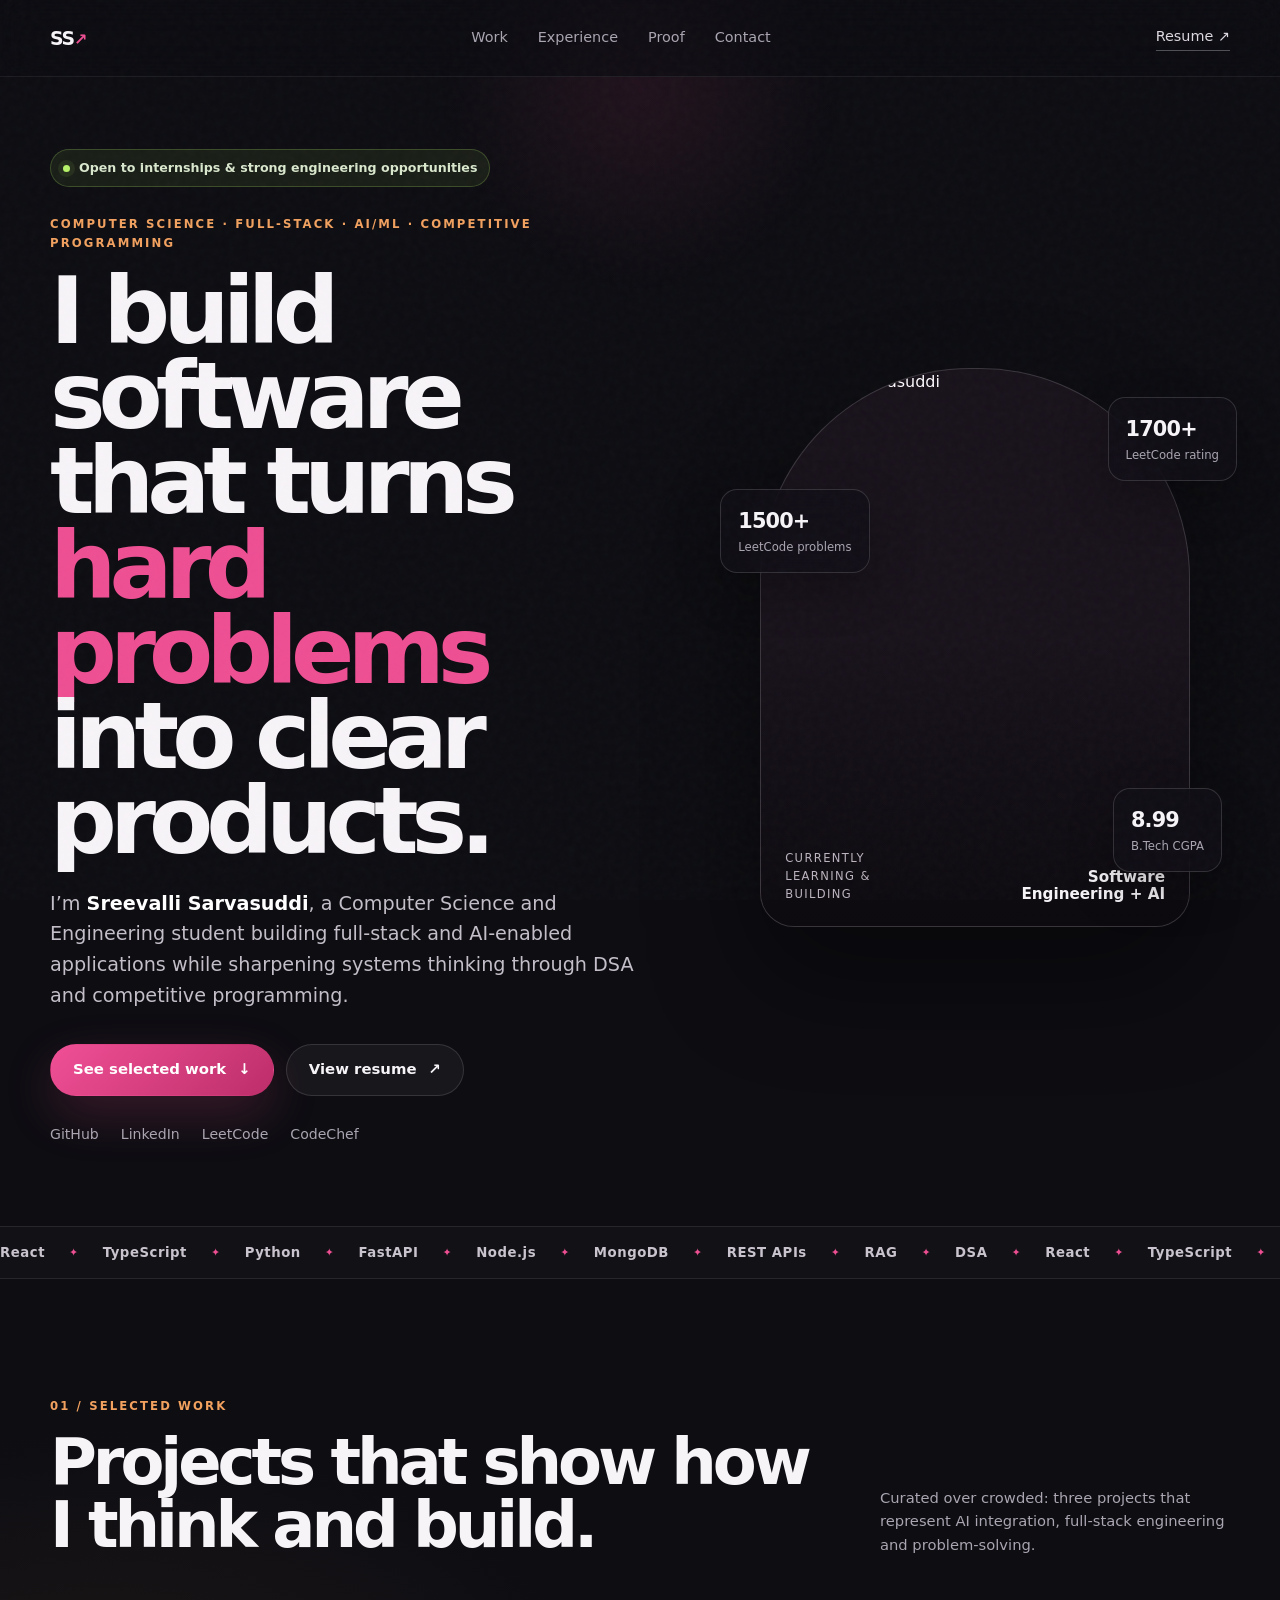
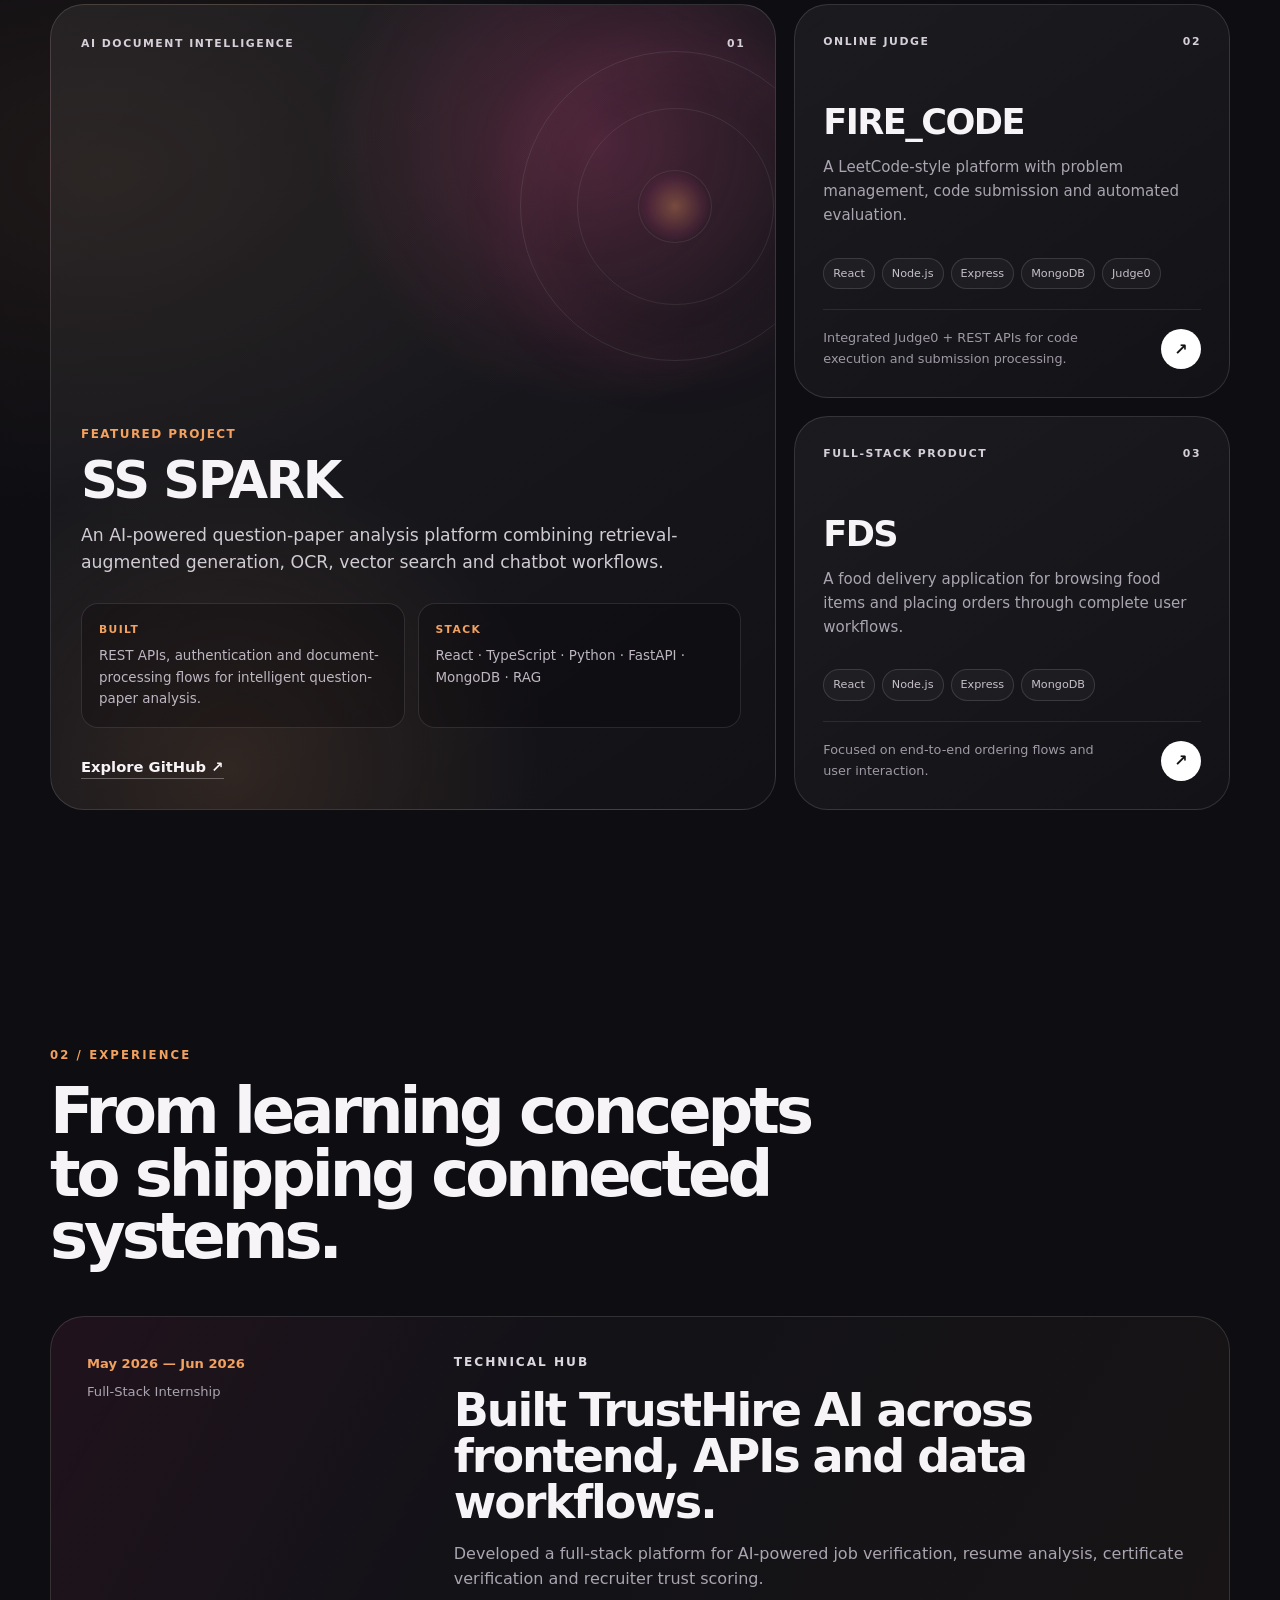
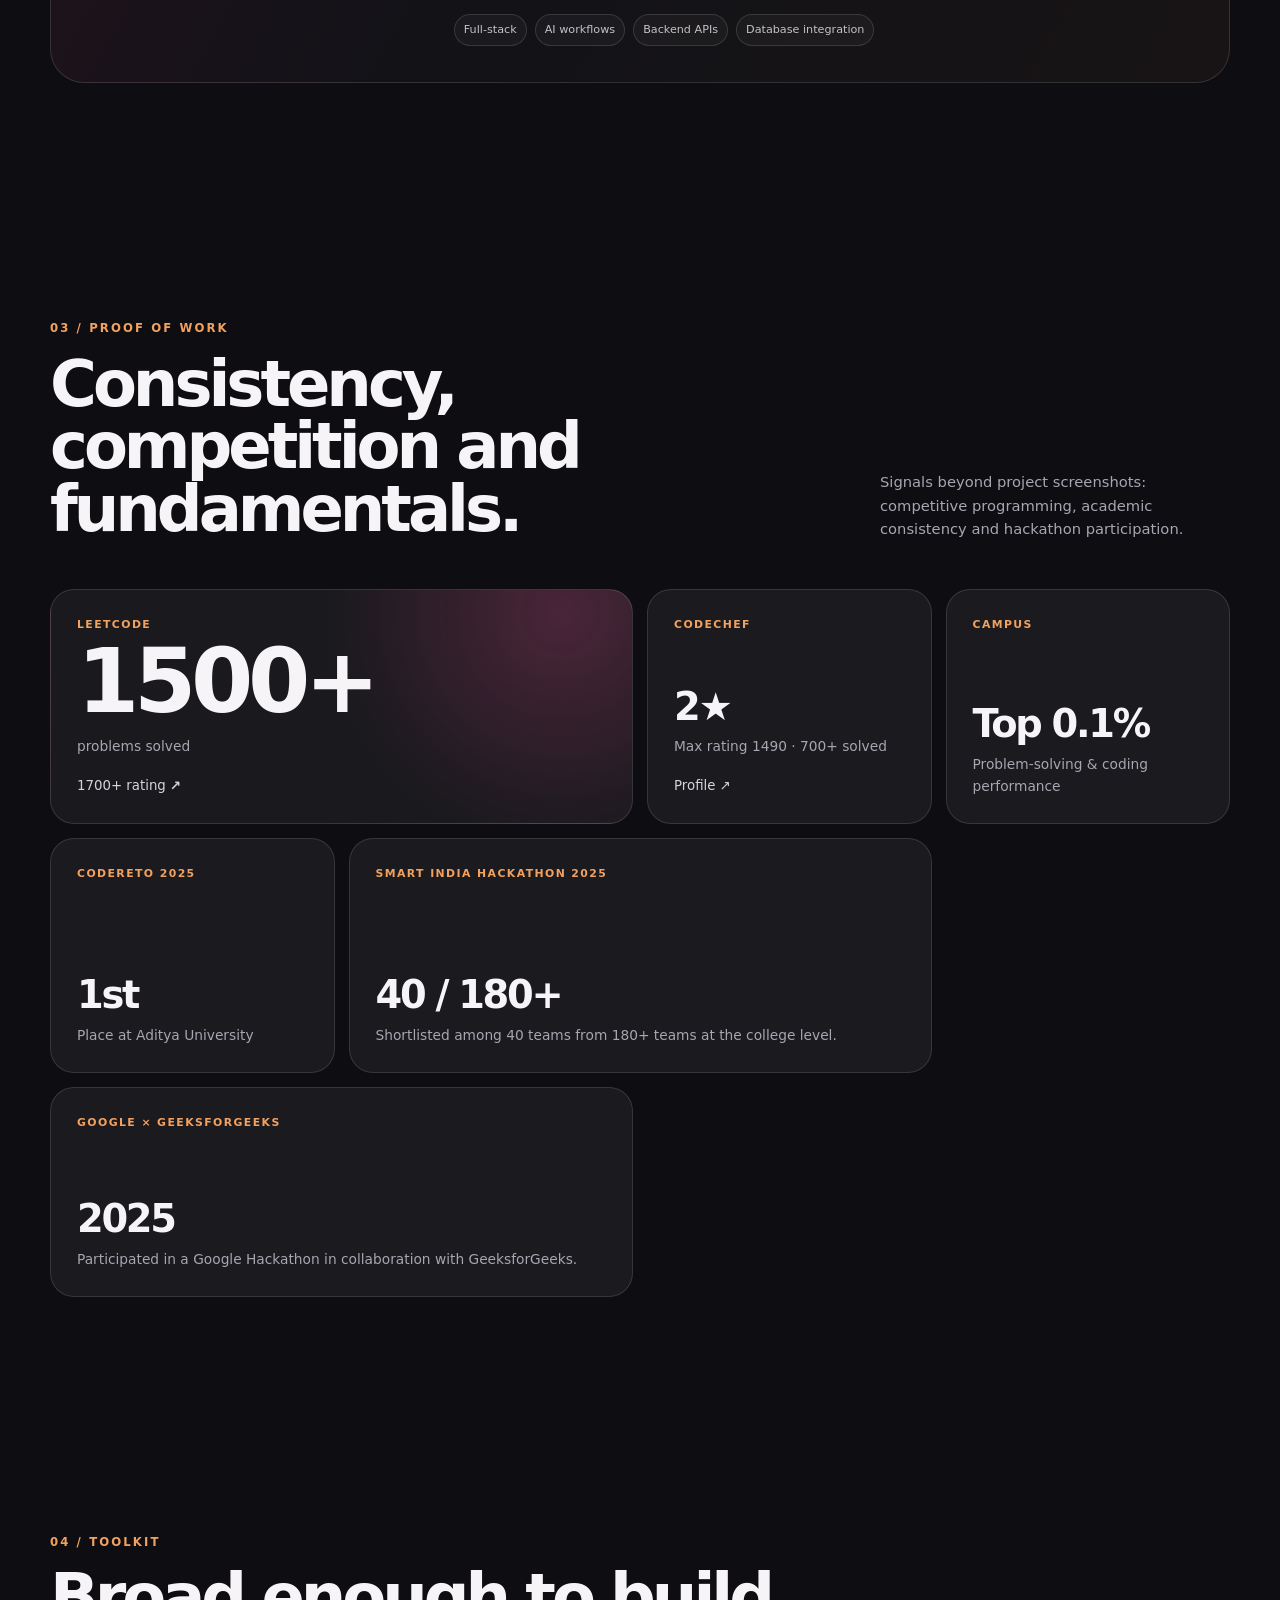
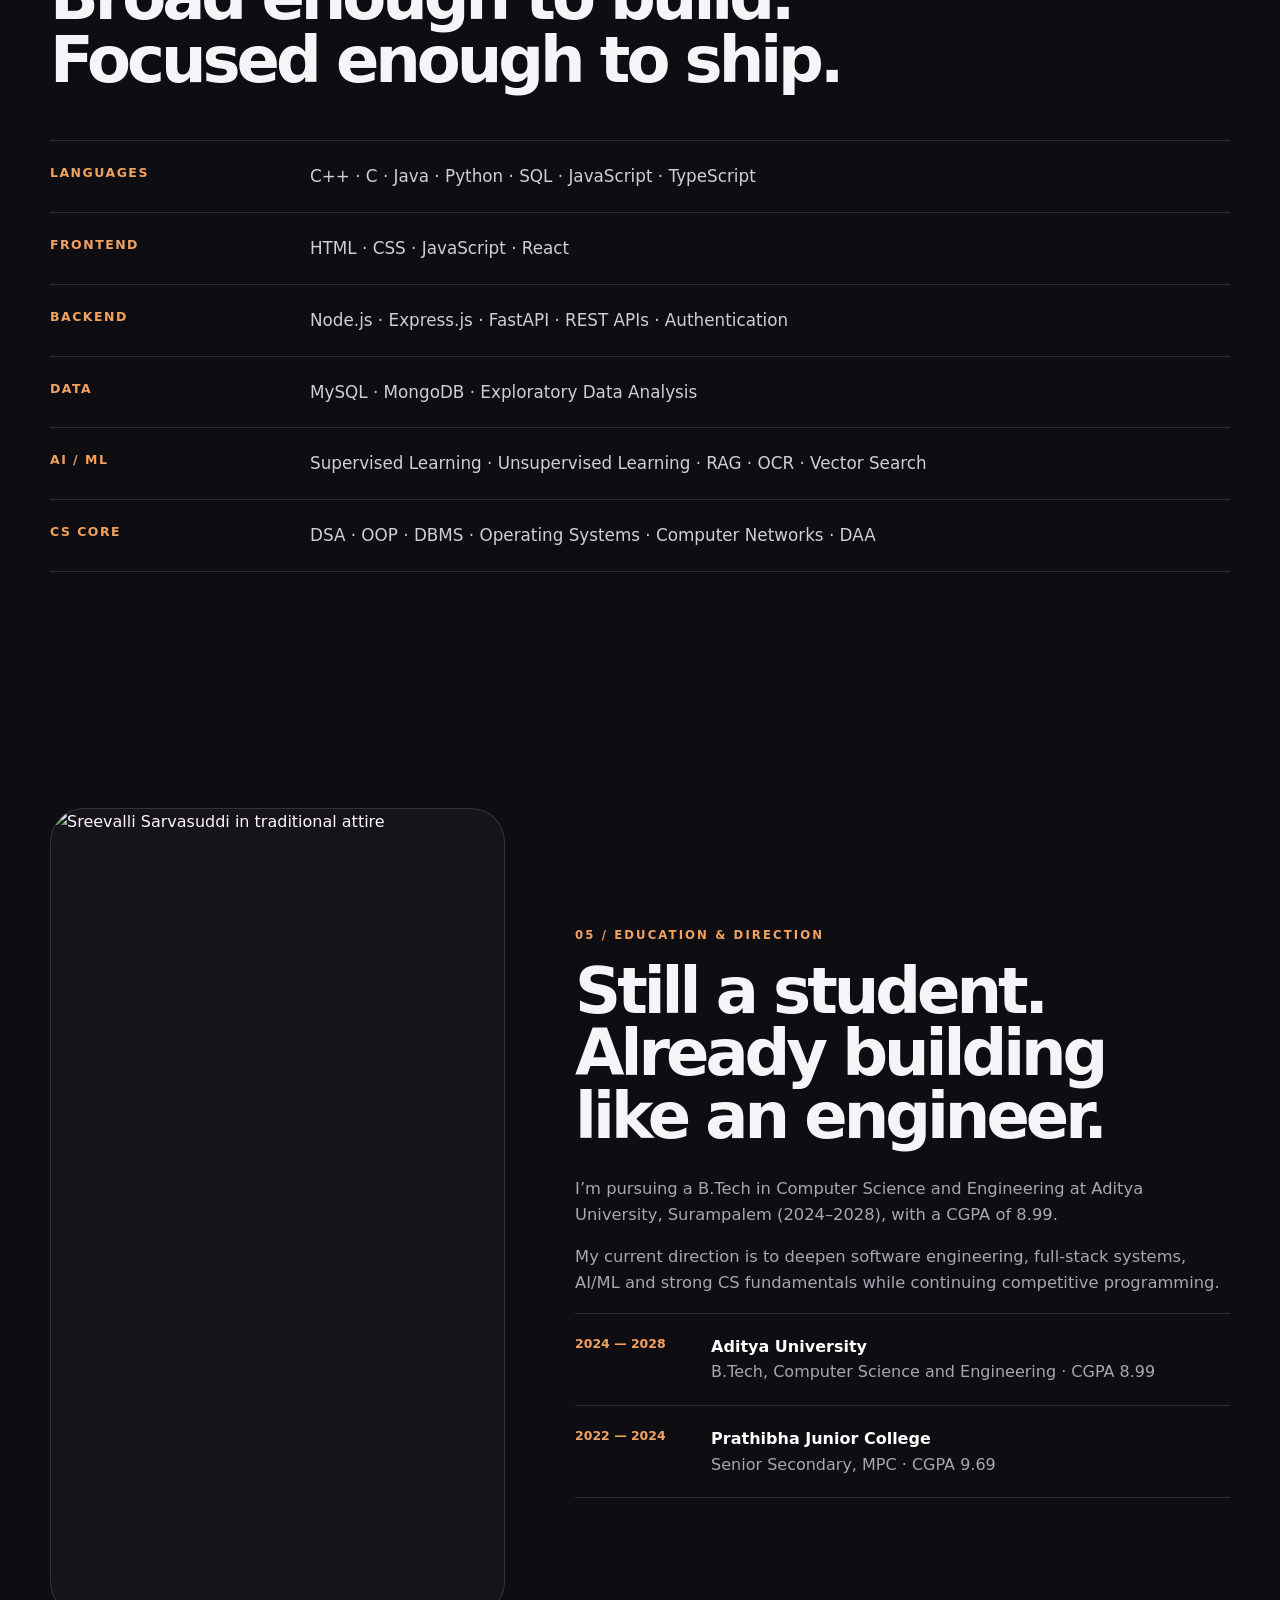
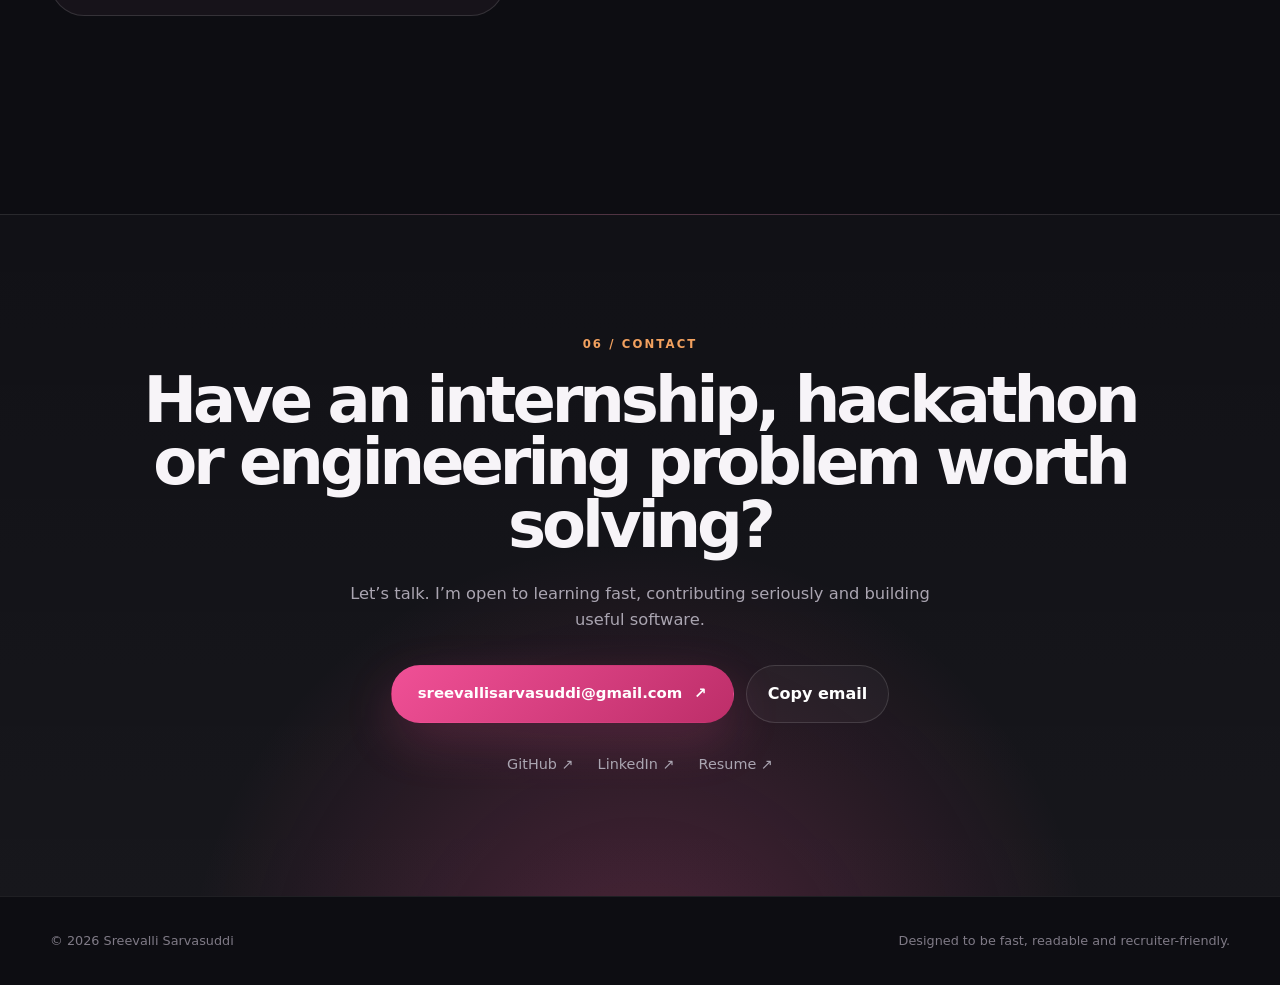
==== index.html @ 41a529c0 "Add files via upload" ====
<!doctype html>
<html lang="en">
<head>
  <meta charset="utf-8" />
  <meta name="viewport" content="width=device-width, initial-scale=1" />
  <meta name="description" content="Sreevalli Sarvasuddi — Computer Science student, full-stack developer, AI/ML builder and competitive programmer." />
  <meta name="theme-color" content="#0d0d12" />
  <meta name="robots" content="index,follow" />
  <meta property="og:title" content="Sreevalli Sarvasuddi | Software Engineering Portfolio" />
  <meta property="og:description" content="Selected full-stack and AI projects, experience, competitive programming achievements and skills." />
  <meta property="og:type" content="website" />
  <meta property="og:image" content="assets/profile-portrait.jpeg" />
  <title>Sreevalli Sarvasuddi | Software Engineering Portfolio</title>
  <link rel="icon" href="assets/favicon.svg" type="image/svg+xml" />
  <link rel="stylesheet" href="styles.css" />
</head>
<body>
  <a class="skip-link" href="#main">Skip to content</a>
  <div class="spotlight" aria-hidden="true"></div>
  <div class="page-noise" aria-hidden="true"></div>
  <div class="scroll-progress" aria-hidden="true"><span></span></div>

  <header class="site-header">
    <nav class="nav shell" aria-label="Primary navigation">
      <a class="brand" href="#top" aria-label="Sreevalli Sarvasuddi home">SS<span>↗</span></a>
      <div class="nav-links" id="nav-links">
        <a href="#work">Work</a>
        <a href="#experience">Experience</a>
        <a href="#proof">Proof</a>
        <a href="#contact">Contact</a>
      </div>
      <a class="nav-resume" href="assets/Sreevalli_Sarvasuddi_Resume.pdf" target="_blank" rel="noreferrer">Resume <span>↗</span></a>
      <button class="menu-button" aria-label="Toggle navigation" aria-expanded="false" aria-controls="nav-links">Menu</button>
    </nav>
  </header>

  <main id="main">
    <section class="hero shell" id="top">
      <div class="hero-copy reveal">
        <div class="availability"><span aria-hidden="true"></span> Open to internships & strong engineering opportunities</div>
        <p class="kicker">COMPUTER SCIENCE · FULL-STACK · AI/ML · COMPETITIVE PROGRAMMING</p>
        <h1>I build software that turns <em>hard problems</em> into clear products.</h1>
        <p class="hero-intro">I’m <strong>Sreevalli Sarvasuddi</strong>, a Computer Science and Engineering student building full-stack and AI-enabled applications while sharpening systems thinking through DSA and competitive programming.</p>
        <div class="hero-actions">
          <a class="button primary" href="#work">See selected work <span>↓</span></a>
          <a class="button secondary" href="assets/Sreevalli_Sarvasuddi_Resume.pdf" target="_blank" rel="noreferrer">View resume <span>↗</span></a>
        </div>
        <div class="profile-links" aria-label="Professional profiles">
          <a href="https://github.com/sarvasuddisreevalli" target="_blank" rel="noreferrer">GitHub</a>
          <a href="https://www.linkedin.com/in/sreevalli-sarvasuddi" target="_blank" rel="noreferrer">LinkedIn</a>
          <a href="https://leetcode.com/u/Valli_2146/" target="_blank" rel="noreferrer">LeetCode</a>
          <a href="https://www.codechef.com/users/sreevalli02" target="_blank" rel="noreferrer">CodeChef</a>
        </div>
      </div>

      <div class="hero-stage reveal" aria-label="Profile overview">
        <div class="portrait-card">
          <img src="assets/profile-portrait.jpeg" alt="Sreevalli Sarvasuddi" width="900" height="1600" fetchpriority="high" />
          <div class="portrait-gradient" aria-hidden="true"></div>
          <div class="portrait-caption">
            <span>Currently learning & building</span>
            <strong>Software Engineering + AI</strong>
          </div>
        </div>
        <div class="metric metric-one"><strong>1500+</strong><span>LeetCode problems</span></div>
        <div class="metric metric-two"><strong>1700+</strong><span>LeetCode rating</span></div>
        <div class="metric metric-three"><strong>8.99</strong><span>B.Tech CGPA</span></div>
      </div>
    </section>

    <section class="ticker" aria-label="Technology stack">
      <div class="ticker-track">
        <span>React</span><i>✦</i><span>TypeScript</span><i>✦</i><span>Python</span><i>✦</i><span>FastAPI</span><i>✦</i><span>Node.js</span><i>✦</i><span>MongoDB</span><i>✦</i><span>REST APIs</span><i>✦</i><span>RAG</span><i>✦</i><span>DSA</span><i>✦</i>
        <span aria-hidden="true">React</span><i aria-hidden="true">✦</i><span aria-hidden="true">TypeScript</span><i aria-hidden="true">✦</i><span aria-hidden="true">Python</span><i aria-hidden="true">✦</i><span aria-hidden="true">FastAPI</span><i aria-hidden="true">✦</i><span aria-hidden="true">Node.js</span><i aria-hidden="true">✦</i><span aria-hidden="true">MongoDB</span><i aria-hidden="true">✦</i><span aria-hidden="true">REST APIs</span><i aria-hidden="true">✦</i><span aria-hidden="true">RAG</span><i aria-hidden="true">✦</i><span aria-hidden="true">DSA</span><i aria-hidden="true">✦</i>
      </div>
    </section>

    <section class="section shell" id="work">
      <div class="section-top reveal">
        <div>
          <p class="section-label">01 / SELECTED WORK</p>
          <h2>Projects that show how I think and build.</h2>
        </div>
        <p class="section-note">Curated over crowded: three projects that represent AI integration, full-stack engineering and problem-solving.</p>
      </div>

      <div class="work-grid">
        <article class="project feature-card reveal">
          <div class="project-topline"><span>AI DOCUMENT INTELLIGENCE</span><span>01</span></div>
          <div class="project-body">
            <p class="project-status">Featured project</p>
            <h3>SS SPARK</h3>
            <p class="project-summary">An AI-powered question-paper analysis platform combining retrieval-augmented generation, OCR, vector search and chatbot workflows.</p>
            <div class="project-details">
              <div><span>Built</span><p>REST APIs, authentication and document-processing flows for intelligent question-paper analysis.</p></div>
              <div><span>Stack</span><p>React · TypeScript · Python · FastAPI · MongoDB · RAG</p></div>
            </div>
            <div class="project-actions">
              <a href="https://github.com/sarvasuddisreevalli" target="_blank" rel="noreferrer">Explore GitHub <span>↗</span></a>
            </div>
          </div>
          <div class="project-orb" aria-hidden="true"></div>
        </article>

        <article class="project project-compact reveal">
          <div class="project-topline"><span>ONLINE JUDGE</span><span>02</span></div>
          <h3>FIRE_CODE</h3>
          <p>A LeetCode-style platform with problem management, code submission and automated evaluation.</p>
          <div class="stack-row"><span>React</span><span>Node.js</span><span>Express</span><span>MongoDB</span><span>Judge0</span></div>
          <div class="project-footer"><p>Integrated Judge0 + REST APIs for code execution and submission processing.</p><a href="https://github.com/sarvasuddisreevalli" target="_blank" rel="noreferrer" aria-label="Open Sreevalli's GitHub profile">↗</a></div>
        </article>

        <article class="project project-compact reveal">
          <div class="project-topline"><span>FULL-STACK PRODUCT</span><span>03</span></div>
          <h3>FDS</h3>
          <p>A food delivery application for browsing food items and placing orders through complete user workflows.</p>
          <div class="stack-row"><span>React</span><span>Node.js</span><span>Express</span><span>MongoDB</span></div>
          <div class="project-footer"><p>Focused on end-to-end ordering flows and user interaction.</p><a href="https://github.com/sarvasuddisreevalli" target="_blank" rel="noreferrer" aria-label="Open Sreevalli's GitHub profile">↗</a></div>
        </article>
      </div>
    </section>

    <section class="section shell" id="experience">
      <div class="section-top reveal">
        <div>
          <p class="section-label">02 / EXPERIENCE</p>
          <h2>From learning concepts to shipping connected systems.</h2>
        </div>
      </div>

      <article class="experience-card reveal">
        <div class="experience-meta">
          <span>May 2026 — Jun 2026</span>
          <span>Full-Stack Internship</span>
        </div>
        <div class="experience-main">
          <p class="company">TECHNICAL HUB</p>
          <h3>Built TrustHire AI across frontend, APIs and data workflows.</h3>
          <p>Developed a full-stack platform for AI-powered job verification, resume analysis, certificate verification and recruiter trust scoring.</p>
          <div class="experience-tags"><span>Full-stack</span><span>AI workflows</span><span>Backend APIs</span><span>Database integration</span></div>
        </div>
      </article>
    </section>

    <section class="section shell" id="proof">
      <div class="section-top reveal">
        <div>
          <p class="section-label">03 / PROOF OF WORK</p>
          <h2>Consistency, competition and fundamentals.</h2>
        </div>
        <p class="section-note">Signals beyond project screenshots: competitive programming, academic consistency and hackathon participation.</p>
      </div>

      <div class="proof-grid">
        <a class="proof-card stat proof-main reveal" href="https://leetcode.com/u/Valli_2146/" target="_blank" rel="noreferrer">
          <span class="proof-label">LEETCODE</span>
          <strong>1500+</strong>
          <p>problems solved</p>
          <small>1700+ rating <b>↗</b></small>
        </a>
        <a class="proof-card reveal" href="https://www.codechef.com/users/sreevalli02" target="_blank" rel="noreferrer">
          <span class="proof-label">CODECHEF</span><strong>2★</strong><p>Max rating 1490 · 700+ solved</p><small>Profile ↗</small>
        </a>
        <div class="proof-card reveal"><span class="proof-label">CAMPUS</span><strong>Top 0.1%</strong><p>Problem-solving & coding performance</p></div>
        <div class="proof-card reveal"><span class="proof-label">CODERETO 2025</span><strong>1st</strong><p>Place at Aditya University</p></div>
        <div class="proof-card proof-wide reveal"><span class="proof-label">SMART INDIA HACKATHON 2025</span><strong>40 / 180+</strong><p>Shortlisted among 40 teams from 180+ teams at the college level.</p></div>
        <div class="proof-card proof-wide reveal"><span class="proof-label">GOOGLE × GEEKSFORGEEKS</span><strong>2025</strong><p>Participated in a Google Hackathon in collaboration with GeeksforGeeks.</p></div>
      </div>
    </section>

    <section class="section shell skills-section">
      <div class="section-top reveal">
        <div>
          <p class="section-label">04 / TOOLKIT</p>
          <h2>Broad enough to build. Focused enough to ship.</h2>
        </div>
      </div>
      <div class="skills-list reveal">
        <div><span>Languages</span><p>C++ · C · Java · Python · SQL · JavaScript · TypeScript</p></div>
        <div><span>Frontend</span><p>HTML · CSS · JavaScript · React</p></div>
        <div><span>Backend</span><p>Node.js · Express.js · FastAPI · REST APIs · Authentication</p></div>
        <div><span>Data</span><p>MySQL · MongoDB · Exploratory Data Analysis</p></div>
        <div><span>AI / ML</span><p>Supervised Learning · Unsupervised Learning · RAG · OCR · Vector Search</p></div>
        <div><span>CS Core</span><p>DSA · OOP · DBMS · Operating Systems · Computer Networks · DAA</p></div>
      </div>
    </section>

    <section class="section shell profile-story">
      <div class="story-photo reveal">
        <img src="assets/profile-wide.jpeg" alt="Sreevalli Sarvasuddi in traditional attire" width="899" height="1599" loading="lazy" />
      </div>
      <div class="story-copy reveal">
        <p class="section-label">05 / EDUCATION & DIRECTION</p>
        <h2>Still a student. Already building like an engineer.</h2>
        <p>I’m pursuing a B.Tech in Computer Science and Engineering at Aditya University, Surampalem (2024–2028), with a CGPA of 8.99.</p>
        <p>My current direction is to deepen software engineering, full-stack systems, AI/ML and strong CS fundamentals while continuing competitive programming.</p>
        <div class="education-row"><span>2024 — 2028</span><p><strong>Aditya University</strong><br />B.Tech, Computer Science and Engineering · CGPA 8.99</p></div>
        <div class="education-row"><span>2022 — 2024</span><p><strong>Prathibha Junior College</strong><br />Senior Secondary, MPC · CGPA 9.69</p></div>
      </div>
    </section>

    <section class="contact-section" id="contact">
      <div class="shell contact-inner reveal">
        <p class="section-label">06 / CONTACT</p>
        <h2>Have an internship, hackathon or engineering problem worth solving?</h2>
        <p>Let’s talk. I’m open to learning fast, contributing seriously and building useful software.</p>
        <div class="contact-actions">
          <a class="button primary large" href="mailto:sreevallisarvasuddi@gmail.com">sreevallisarvasuddi@gmail.com <span>↗</span></a>
          <button class="copy-email" type="button" data-email="sreevallisarvasuddi@gmail.com">Copy email</button>
        </div>
        <div class="contact-links">
          <a href="https://github.com/sarvasuddisreevalli" target="_blank" rel="noreferrer">GitHub ↗</a>
          <a href="https://www.linkedin.com/in/sreevalli-sarvasuddi" target="_blank" rel="noreferrer">LinkedIn ↗</a>
          <a href="assets/Sreevalli_Sarvasuddi_Resume.pdf" target="_blank" rel="noreferrer">Resume ↗</a>
        </div>
      </div>
    </section>
  </main>

  <footer>
    <div class="shell footer-inner">
      <span>© <span id="year"></span> Sreevalli Sarvasuddi</span>
      <span>Designed to be fast, readable and recruiter-friendly.</span>
    </div>
  </footer>

  <script src="script.js"></script>
</body>
</html>
---- styles.css ----
:root {
  --bg: #0d0d12;
  --bg-soft: #12121a;
  --panel: rgba(255,255,255,.055);
  --panel-strong: rgba(255,255,255,.075);
  --line: rgba(255,255,255,.13);
  --text: #f7f4f8;
  --muted: #aaa5b1;
  --muted-2: #7f7a86;
  --pink: #ee4f93;
  --peach: #f2a15f;
  --lime: #b7f36a;
  --max: 1180px;
  --r-lg: 34px;
  --r-md: 24px;
}

* { box-sizing: border-box; }
html { scroll-behavior: smooth; }
body {
  margin: 0;
  background:
    radial-gradient(900px 500px at 82% -8%, rgba(238,79,147,.18), transparent 65%),
    radial-gradient(760px 500px at 8% 24%, rgba(242,161,95,.08), transparent 70%),
    var(--bg);
  color: var(--text);
  font-family: Inter, ui-sans-serif, system-ui, -apple-system, BlinkMacSystemFont, "Segoe UI", sans-serif;
  line-height: 1.6;
  overflow-x: hidden;
}

::selection { background: rgba(238,79,147,.35); color: #fff; }
a { color: inherit; text-decoration: none; }
button, a { -webkit-tap-highlight-color: transparent; }
img { display: block; max-width: 100%; }
button { font: inherit; }

.skip-link { position: fixed; top: 10px; left: 10px; transform: translateY(-160%); z-index: 1000; background: #fff; color: #111; padding: 10px 14px; border-radius: 8px; }
.skip-link:focus { transform: none; }
.page-noise { position: fixed; inset: 0; pointer-events: none; opacity: .035; z-index: 70; background-image: url("data:image/svg+xml,%3Csvg viewBox='0 0 160 160' xmlns='http://www.w3.org/2000/svg'%3E%3Cfilter id='n'%3E%3CfeTurbulence type='fractalNoise' baseFrequency='.83' numOctaves='3' stitchTiles='stitch'/%3E%3C/filter%3E%3Crect width='100%25' height='100%25' filter='url(%23n)' opacity='.8'/%3E%3C/svg%3E"); }
.spotlight { width: 440px; height: 440px; position: fixed; left: var(--mx, 50%); top: var(--my, 10%); transform: translate(-50%, -50%); background: radial-gradient(circle, rgba(238,79,147,.09), transparent 65%); border-radius: 50%; pointer-events: none; z-index: -1; }
.scroll-progress { position: fixed; z-index: 90; left: 0; right: 0; top: 0; height: 2px; background: transparent; }
.scroll-progress span { display: block; width: 0; height: 100%; background: linear-gradient(90deg, var(--pink), var(--peach)); }

.shell { width: min(var(--max), calc(100% - 44px)); margin: 0 auto; }
.section { padding: 118px 0; }

.site-header { position: sticky; top: 0; z-index: 60; background: rgba(13,13,18,.68); backdrop-filter: blur(18px); border-bottom: 1px solid rgba(255,255,255,.07); }
.nav { height: 76px; display: flex; align-items: center; justify-content: space-between; gap: 28px; }
.brand { font-size: 1.18rem; font-weight: 900; letter-spacing: -.06em; }
.brand span { color: var(--pink); font-size: .85em; }
.nav-links { display: flex; gap: 30px; color: var(--muted); font-size: .9rem; }
.nav-links a, .nav-resume { transition: color .2s ease; }
.nav-links a:hover, .nav-resume:hover { color: #fff; }
.nav-resume { color: #ded9e0; font-size: .9rem; border-bottom: 1px solid rgba(255,255,255,.28); padding-bottom: 2px; }
.menu-button { display: none; border: 0; color: #fff; background: transparent; cursor: pointer; }

.hero { min-height: calc(100vh - 76px); display: grid; grid-template-columns: 1.08fr .92fr; gap: 72px; align-items: center; padding-top: 72px; padding-bottom: 80px; }
.availability { width: fit-content; display: inline-flex; align-items: center; gap: 9px; padding: 8px 12px; border: 1px solid rgba(183,243,106,.22); background: rgba(183,243,106,.07); border-radius: 999px; color: #d9e7cd; font-size: .79rem; font-weight: 650; margin-bottom: 28px; }
.availability > span { width: 7px; height: 7px; border-radius: 50%; background: var(--lime); box-shadow: 0 0 0 5px rgba(183,243,106,.08); }
.kicker, .section-label { color: var(--peach); font-weight: 800; letter-spacing: .18em; font-size: .73rem; margin: 0 0 15px; }
h1, h2, h3, p { margin-top: 0; }
h1 { margin-bottom: 26px; max-width: 790px; font-size: clamp(3.8rem, 7.3vw, 7.1rem); line-height: .91; letter-spacing: -.075em; font-weight: 840; }
h1 em { font-style: normal; color: var(--pink); }
h2 { margin: 0; max-width: 820px; font-size: clamp(2.5rem, 5vw, 4.85rem); line-height: .98; letter-spacing: -.063em; font-weight: 820; }
h3 { letter-spacing: -.045em; }
.hero-intro { max-width: 710px; color: #c3bec8; font-size: clamp(1.05rem, 1.5vw, 1.22rem); margin-bottom: 32px; }
.hero-intro strong { color: #fff; }
.hero-actions { display: flex; flex-wrap: wrap; gap: 12px; }
.button { min-height: 52px; display: inline-flex; align-items: center; justify-content: center; gap: 12px; border: 1px solid var(--line); border-radius: 999px; padding: 0 22px; font-weight: 760; font-size: .93rem; transition: transform .2s ease, border-color .2s ease, background .2s ease; }
.button:hover { transform: translateY(-2px); }
.button.primary { color: #fff; border-color: transparent; background: linear-gradient(135deg, #f05096, #bd2e69); box-shadow: 0 18px 50px rgba(238,79,147,.2); }
.button.secondary { background: rgba(255,255,255,.045); }
.button.large { min-height: 58px; padding-inline: 26px; }
.profile-links { display: flex; flex-wrap: wrap; gap: 22px; margin-top: 27px; color: var(--muted); font-size: .88rem; }
.profile-links a { border-bottom: 1px solid transparent; }
.profile-links a:hover { color: white; border-bottom-color: rgba(255,255,255,.25); }

.hero-stage { min-height: 660px; position: relative; display: grid; place-items: center; }
.portrait-card { width: min(430px, 89%); aspect-ratio: .77; border-radius: 210px 210px 34px 34px; position: relative; overflow: hidden; border: 1px solid rgba(255,255,255,.15); background: #18121b; box-shadow: 0 48px 110px rgba(0,0,0,.38); }
.portrait-card img { width: 100%; height: 100%; object-fit: cover; object-position: center 24%; filter: saturate(.92) contrast(1.05); }
.portrait-gradient { position: absolute; inset: 0; background: linear-gradient(180deg, transparent 48%, rgba(9,8,12,.78) 100%); }
.portrait-caption { position: absolute; left: 24px; right: 24px; bottom: 22px; display: flex; justify-content: space-between; align-items: end; gap: 18px; }
.portrait-caption span { max-width: 120px; font-size: .72rem; text-transform: uppercase; letter-spacing: .12em; color: #bcb4c0; }
.portrait-caption strong { max-width: 180px; text-align: right; line-height: 1.15; font-size: .95rem; }
.metric { position: absolute; padding: 15px 17px; border-radius: 17px; border: 1px solid rgba(255,255,255,.14); background: rgba(18,15,23,.77); backdrop-filter: blur(16px); box-shadow: 0 18px 45px rgba(0,0,0,.25); }
.metric strong { display: block; font-size: 1.3rem; letter-spacing: -.04em; }
.metric span { display: block; color: var(--muted); font-size: .73rem; }
.metric-one { left: 0; top: 26%; }
.metric-two { right: -7px; top: 12%; }
.metric-three { right: 8px; bottom: 16%; }

.ticker { overflow: hidden; border-block: 1px solid rgba(255,255,255,.085); background: rgba(255,255,255,.02); }
.ticker-track { width: max-content; display: flex; align-items: center; gap: 24px; padding: 15px 0; color: #c9c3cd; animation: ticker 28s linear infinite; font-size: .83rem; font-weight: 720; letter-spacing: .04em; }
.ticker-track i { color: var(--pink); font-style: normal; font-size: .68rem; }
@keyframes ticker { to { transform: translateX(-50%); } }

.section-top { display: flex; justify-content: space-between; gap: 48px; align-items: end; margin-bottom: 48px; }
.section-note { max-width: 350px; margin: 0; color: var(--muted); font-size: .92rem; }

.work-grid { display: grid; grid-template-columns: 1.25fr .75fr; grid-template-rows: repeat(2, minmax(310px, auto)); gap: 18px; }
.project { overflow: hidden; position: relative; border: 1px solid var(--line); border-radius: var(--r-lg); background: linear-gradient(145deg, rgba(255,255,255,.06), rgba(255,255,255,.025)); }
.feature-card { grid-row: 1 / 3; min-height: 650px; padding: 30px; display: flex; flex-direction: column; background: radial-gradient(circle at 75% 17%, rgba(238,79,147,.25), transparent 31%), radial-gradient(circle at 25% 95%, rgba(242,161,95,.12), transparent 34%), linear-gradient(145deg, rgba(255,255,255,.065), rgba(255,255,255,.018)); }
.project-topline { position: relative; z-index: 2; display: flex; justify-content: space-between; color: #d6cfd9; font-size: .68rem; letter-spacing: .14em; font-weight: 800; }
.project-body { position: relative; z-index: 2; margin-top: auto; max-width: 660px; }
.project-status { color: var(--peach); font-size: .75rem; font-weight: 800; text-transform: uppercase; letter-spacing: .12em; }
.project h3 { font-size: clamp(2.3rem, 4vw, 4.4rem); line-height: .95; margin-bottom: 17px; }
.project-summary { color: #d1ccd4; font-size: 1.08rem; max-width: 610px; }
.project-details { display: grid; grid-template-columns: 1fr 1fr; gap: 13px; margin-top: 26px; }
.project-details > div { padding: 17px; border-radius: 17px; border: 1px solid rgba(255,255,255,.11); background: rgba(10,9,13,.3); }
.project-details span { display: block; color: var(--peach); font-size: .67rem; font-weight: 800; text-transform: uppercase; letter-spacing: .13em; margin-bottom: 7px; }
.project-details p { margin: 0; color: #beb7c2; font-size: .84rem; }
.project-actions { margin-top: 26px; }
.project-actions a { font-weight: 760; font-size: .92rem; border-bottom: 1px solid rgba(255,255,255,.3); padding-bottom: 3px; }
.project-orb { position: absolute; width: 310px; height: 310px; top: 46px; right: -55px; border: 1px solid rgba(255,255,255,.10); border-radius: 50%; box-shadow: inset 0 0 60px rgba(238,79,147,.07), 0 0 70px rgba(238,79,147,.08); }
.project-orb::before, .project-orb::after { content: ""; position: absolute; border-radius: 50%; inset: 18%; border: 1px solid rgba(255,255,255,.08); }
.project-orb::after { inset: 38%; background: radial-gradient(circle, rgba(242,161,95,.34), rgba(238,79,147,.08) 55%, transparent 70%); }
.project-compact { padding: 28px; display: flex; flex-direction: column; }
.project-compact h3 { margin-top: 54px; font-size: 2.2rem; }
.project-compact > p { color: var(--muted); font-size: .94rem; }
.stack-row { display: flex; flex-wrap: wrap; gap: 7px; margin: 15px 0 20px; }
.stack-row span, .experience-tags span { border: 1px solid var(--line); background: rgba(255,255,255,.035); border-radius: 999px; padding: 6px 9px; color: #c7c0ca; font-size: .7rem; }
.project-footer { margin-top: auto; padding-top: 18px; border-top: 1px solid rgba(255,255,255,.09); display: flex; gap: 20px; align-items: end; justify-content: space-between; }
.project-footer p { margin: 0; color: #9f99a5; font-size: .8rem; max-width: 300px; }
.project-footer a { width: 40px; height: 40px; flex: 0 0 40px; border-radius: 50%; display: grid; place-items: center; background: #fff; color: #111; font-weight: 900; }

.experience-card { display: grid; grid-template-columns: .75fr 1.75fr; gap: 50px; padding: 36px; border: 1px solid var(--line); border-radius: var(--r-lg); background: linear-gradient(120deg, rgba(238,79,147,.09), rgba(255,255,255,.025) 40%, rgba(242,161,95,.05)); }
.experience-meta { display: flex; flex-direction: column; gap: 7px; color: var(--muted); font-size: .82rem; }
.experience-meta span:first-child { color: var(--peach); font-weight: 800; }
.company { margin-bottom: 14px; color: #ddd7e0; font-size: .76rem; letter-spacing: .16em; font-weight: 850; }
.experience-main h3 { max-width: 760px; margin-bottom: 16px; font-size: clamp(2rem, 3.6vw, 3.9rem); line-height: 1; }
.experience-main > p:not(.company) { max-width: 760px; color: var(--muted); }
.experience-tags { display: flex; flex-wrap: wrap; gap: 8px; margin-top: 22px; }

.proof-grid { display: grid; grid-template-columns: repeat(4, 1fr); gap: 14px; }
.proof-card { min-height: 235px; display: flex; flex-direction: column; padding: 26px; border: 1px solid var(--line); border-radius: var(--r-md); background: var(--panel); transition: transform .2s ease, background .2s ease; }
a.proof-card:hover { transform: translateY(-4px); background: var(--panel-strong); }
.proof-card strong { margin-top: auto; display: block; font-size: clamp(2rem, 3vw, 3.2rem); letter-spacing: -.06em; line-height: 1; }
.proof-card p { margin: 9px 0 0; color: var(--muted); font-size: .86rem; }
.proof-card small { margin-top: 18px; color: #d9d3dc; }
.proof-label { color: var(--peach); font-size: .68rem; letter-spacing: .13em; font-weight: 850; }
.proof-main { grid-column: span 2; background: radial-gradient(circle at 88% 10%, rgba(238,79,147,.23), transparent 43%), rgba(255,255,255,.05); }
.proof-main strong { font-size: clamp(4rem, 7vw, 7rem); }
.proof-wide { grid-column: span 2; min-height: 210px; }

.skills-list { border-top: 1px solid var(--line); }
.skills-list > div { display: grid; grid-template-columns: 230px 1fr; gap: 30px; padding: 22px 0; border-bottom: 1px solid var(--line); }
.skills-list span { color: var(--peach); font-size: .78rem; font-weight: 800; text-transform: uppercase; letter-spacing: .12em; }
.skills-list p { margin: 0; color: #d2ccd5; font-size: 1.05rem; }

.profile-story { display: grid; grid-template-columns: .82fr 1.18fr; gap: 70px; align-items: center; }
.story-photo { min-height: 670px; border-radius: var(--r-lg); overflow: hidden; border: 1px solid var(--line); background: #17131a; }
.story-photo img { width: 100%; height: 100%; min-height: 670px; object-fit: cover; object-position: center 24%; filter: saturate(.84) contrast(1.03); }
.story-copy > p:not(.section-label) { color: var(--muted); max-width: 650px; font-size: 1.02rem; }
.story-copy h2 { margin-bottom: 28px; }
.education-row { display: grid; grid-template-columns: 118px 1fr; gap: 18px; padding: 20px 0; border-top: 1px solid var(--line); }
.education-row:last-child { border-bottom: 1px solid var(--line); }
.education-row span { color: var(--peach); font-weight: 800; font-size: .78rem; }
.education-row p { margin: 0; color: var(--muted); }
.education-row strong { color: #fff; }

.contact-section { margin-top: 80px; padding: 120px 0; border-top: 1px solid rgba(255,255,255,.08); background: radial-gradient(circle at 50% 115%, rgba(238,79,147,.25), transparent 45%), linear-gradient(180deg, rgba(255,255,255,.02), rgba(255,255,255,.045)); }
.contact-inner { text-align: center; display: flex; flex-direction: column; align-items: center; }
.contact-inner h2 { max-width: 1000px; }
.contact-inner > p:not(.section-label) { color: var(--muted); max-width: 610px; font-size: 1.02rem; margin: 24px auto 0; }
.contact-actions { display: flex; flex-wrap: wrap; gap: 12px; align-items: center; justify-content: center; margin-top: 32px; }
.copy-email { min-height: 58px; padding: 0 21px; border: 1px solid var(--line); border-radius: 999px; background: rgba(255,255,255,.035); color: #fff; cursor: pointer; font-weight: 750; }
.contact-links { display: flex; flex-wrap: wrap; justify-content: center; gap: 24px; margin-top: 30px; color: var(--muted); font-size: .9rem; }
.contact-links a:hover { color: white; }

footer { border-top: 1px solid rgba(255,255,255,.075); color: var(--muted-2); }
.footer-inner { min-height: 88px; display: flex; align-items: center; justify-content: space-between; gap: 24px; font-size: .8rem; }

.reveal { opacity: 0; transform: translateY(22px); transition: opacity .7s ease, transform .7s cubic-bezier(.2,.7,.2,1); }
.reveal.visible { opacity: 1; transform: none; }

:focus-visible { outline: 2px solid var(--peach); outline-offset: 4px; border-radius: 4px; }

@media (max-width: 980px) {
  .hero { grid-template-columns: 1fr; gap: 22px; padding-top: 80px; }
  .hero-copy { max-width: 820px; }
  .hero-stage { min-height: 590px; }
  .portrait-card { width: min(440px, 82%); }
  .work-grid { grid-template-columns: 1fr; grid-template-rows: auto; }
  .feature-card { grid-row: auto; min-height: 610px; }
  .project-compact { min-height: 320px; }
  .experience-card { grid-template-columns: 1fr; gap: 26px; }
  .proof-grid { grid-template-columns: repeat(2, 1fr); }
  .profile-story { grid-template-columns: 1fr; gap: 42px; }
  .story-photo, .story-photo img { min-height: 620px; max-height: 720px; }
}

@media (max-width: 700px) {
  .shell { width: min(var(--max), calc(100% - 28px)); }
  .section { padding: 88px 0; }
  .site-header { backdrop-filter: blur(20px); }
  .nav { height: 68px; }
  .menu-button { display: block; order: 3; }
  .nav-resume { margin-left: auto; }
  .nav-links { position: absolute; display: none; top: 76px; left: 14px; right: 14px; padding: 10px; flex-direction: column; gap: 2px; border: 1px solid var(--line); border-radius: 18px; background: #17151c; box-shadow: 0 25px 70px rgba(0,0,0,.38); }
  .nav-links.open { display: flex; }
  .nav-links a { padding: 11px 12px; }
  .hero { min-height: auto; padding-top: 60px; padding-bottom: 62px; }
  .availability { font-size: .72rem; }
  h1 { font-size: clamp(3.1rem, 16vw, 5rem); }
  h2 { font-size: clamp(2.4rem, 11.5vw, 3.7rem); }
  .hero-stage { min-height: 490px; }
  .portrait-card { width: 84%; }
  .metric { padding: 11px 12px; }
  .metric strong { font-size: 1.05rem; }
  .metric span { font-size: .64rem; }
  .metric-one { left: 0; top: 27%; }
  .metric-two { right: 0; top: 11%; }
  .metric-three { right: 0; bottom: 14%; }
  .section-top { flex-direction: column; align-items: start; gap: 22px; margin-bottom: 34px; }
  .section-note { max-width: 500px; }
  .feature-card { min-height: 660px; padding: 23px; }
  .project-details { grid-template-columns: 1fr; }
  .project-orb { width: 240px; height: 240px; right: -80px; }
  .project-compact { padding: 23px; }
  .proof-grid { grid-template-columns: 1fr; }
  .proof-main, .proof-wide { grid-column: auto; }
  .proof-card { min-height: 200px; }
  .skills-list > div { grid-template-columns: 1fr; gap: 6px; }
  .skills-list p { font-size: .98rem; }
  .story-photo, .story-photo img { min-height: 540px; }
  .education-row { grid-template-columns: 1fr; gap: 5px; }
  .contact-section { padding: 92px 0; }
  .contact-actions { width: 100%; }
  .contact-actions .button, .copy-email { width: 100%; }
  .footer-inner { min-height: 105px; flex-direction: column; justify-content: center; text-align: center; }
}

@media (prefers-reduced-motion: reduce) {
  html { scroll-behavior: auto; }
  *, *::before, *::after { animation-duration: .01ms !important; animation-iteration-count: 1 !important; transition-duration: .01ms !important; }
  .reveal { opacity: 1; transform: none; }
}
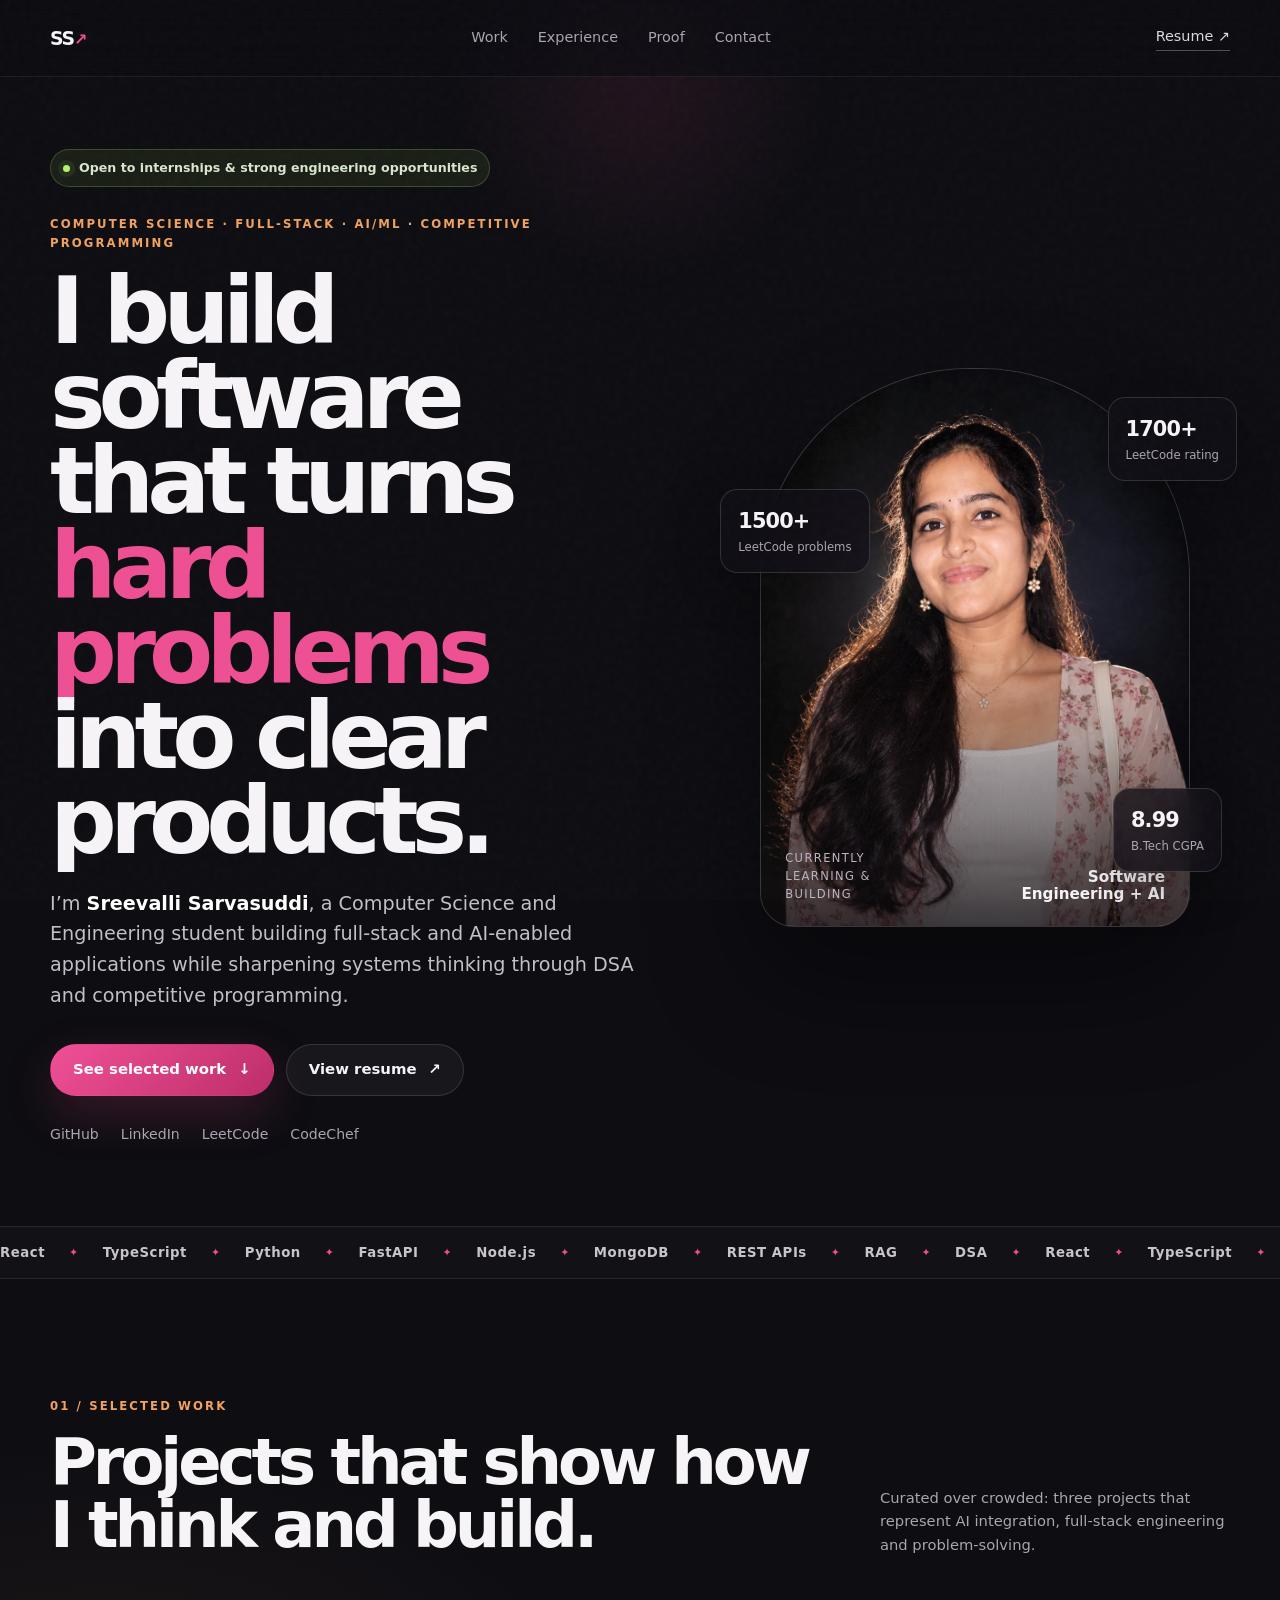
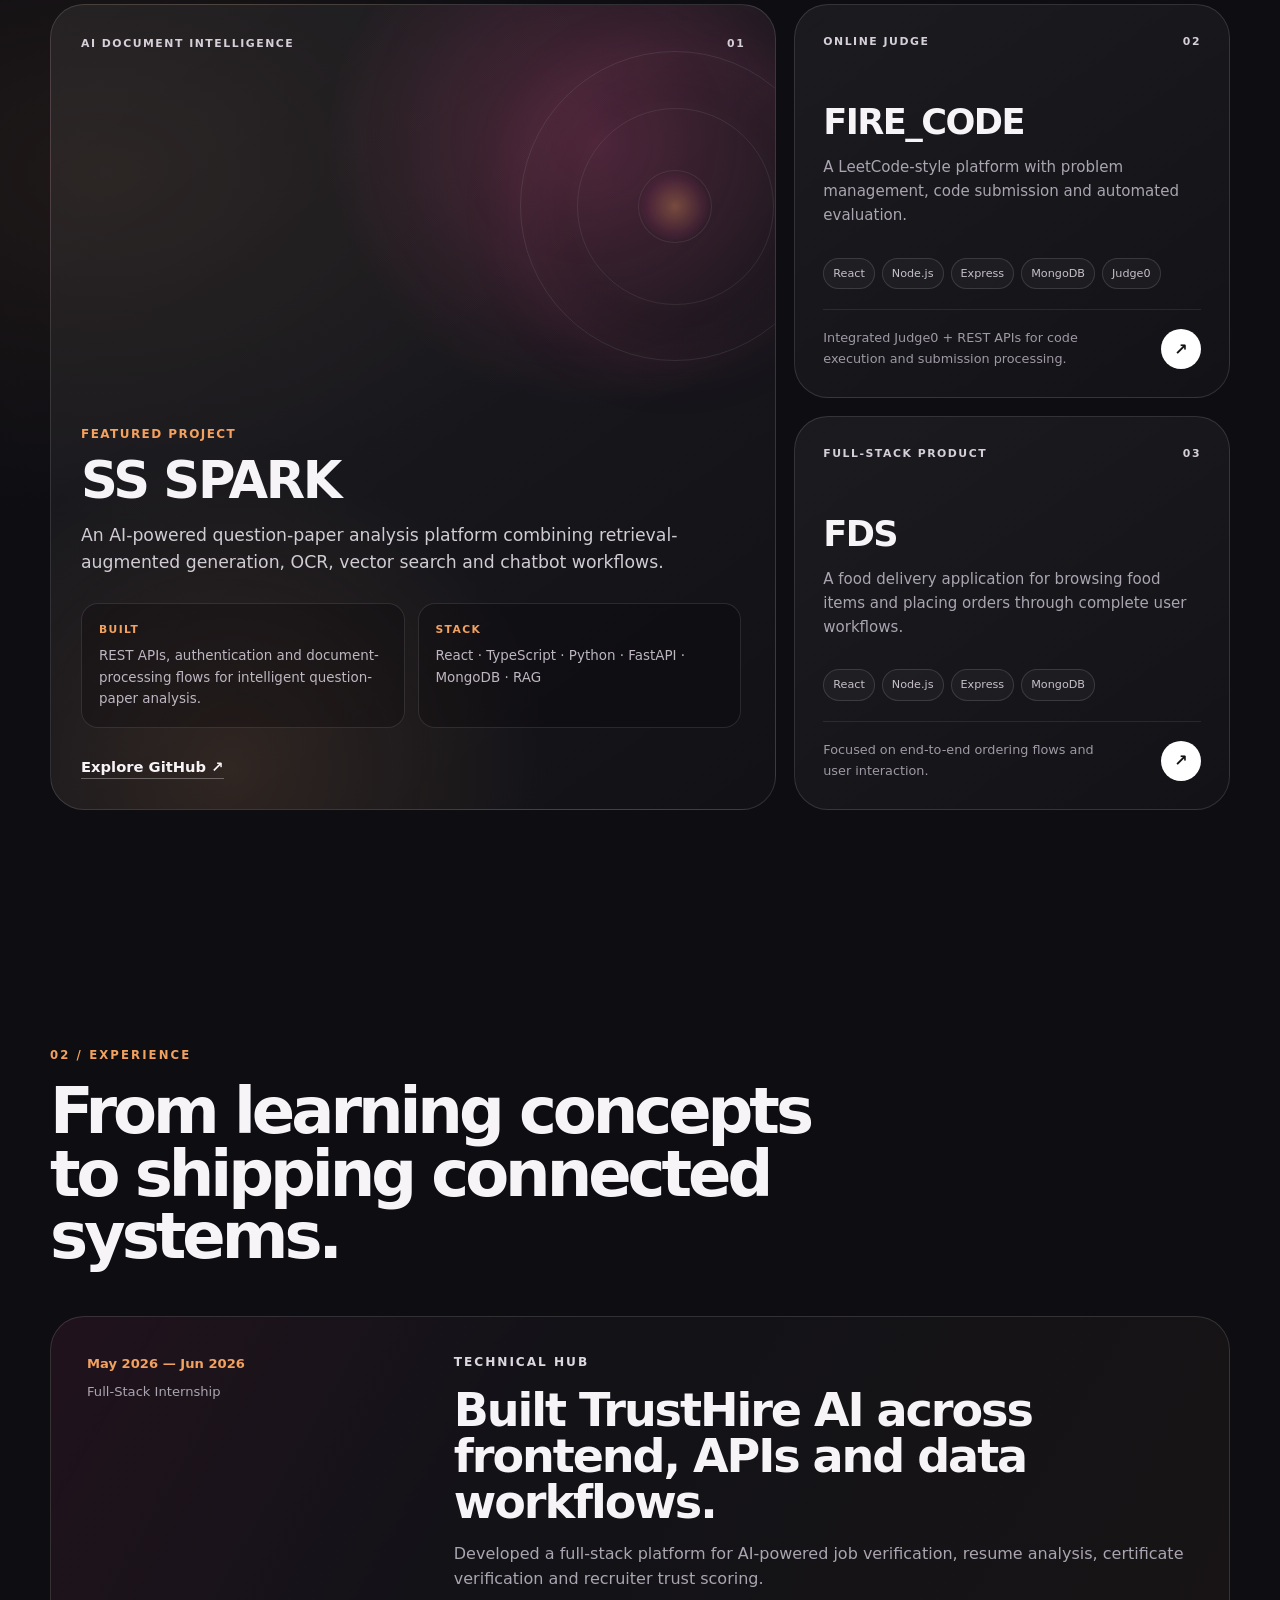
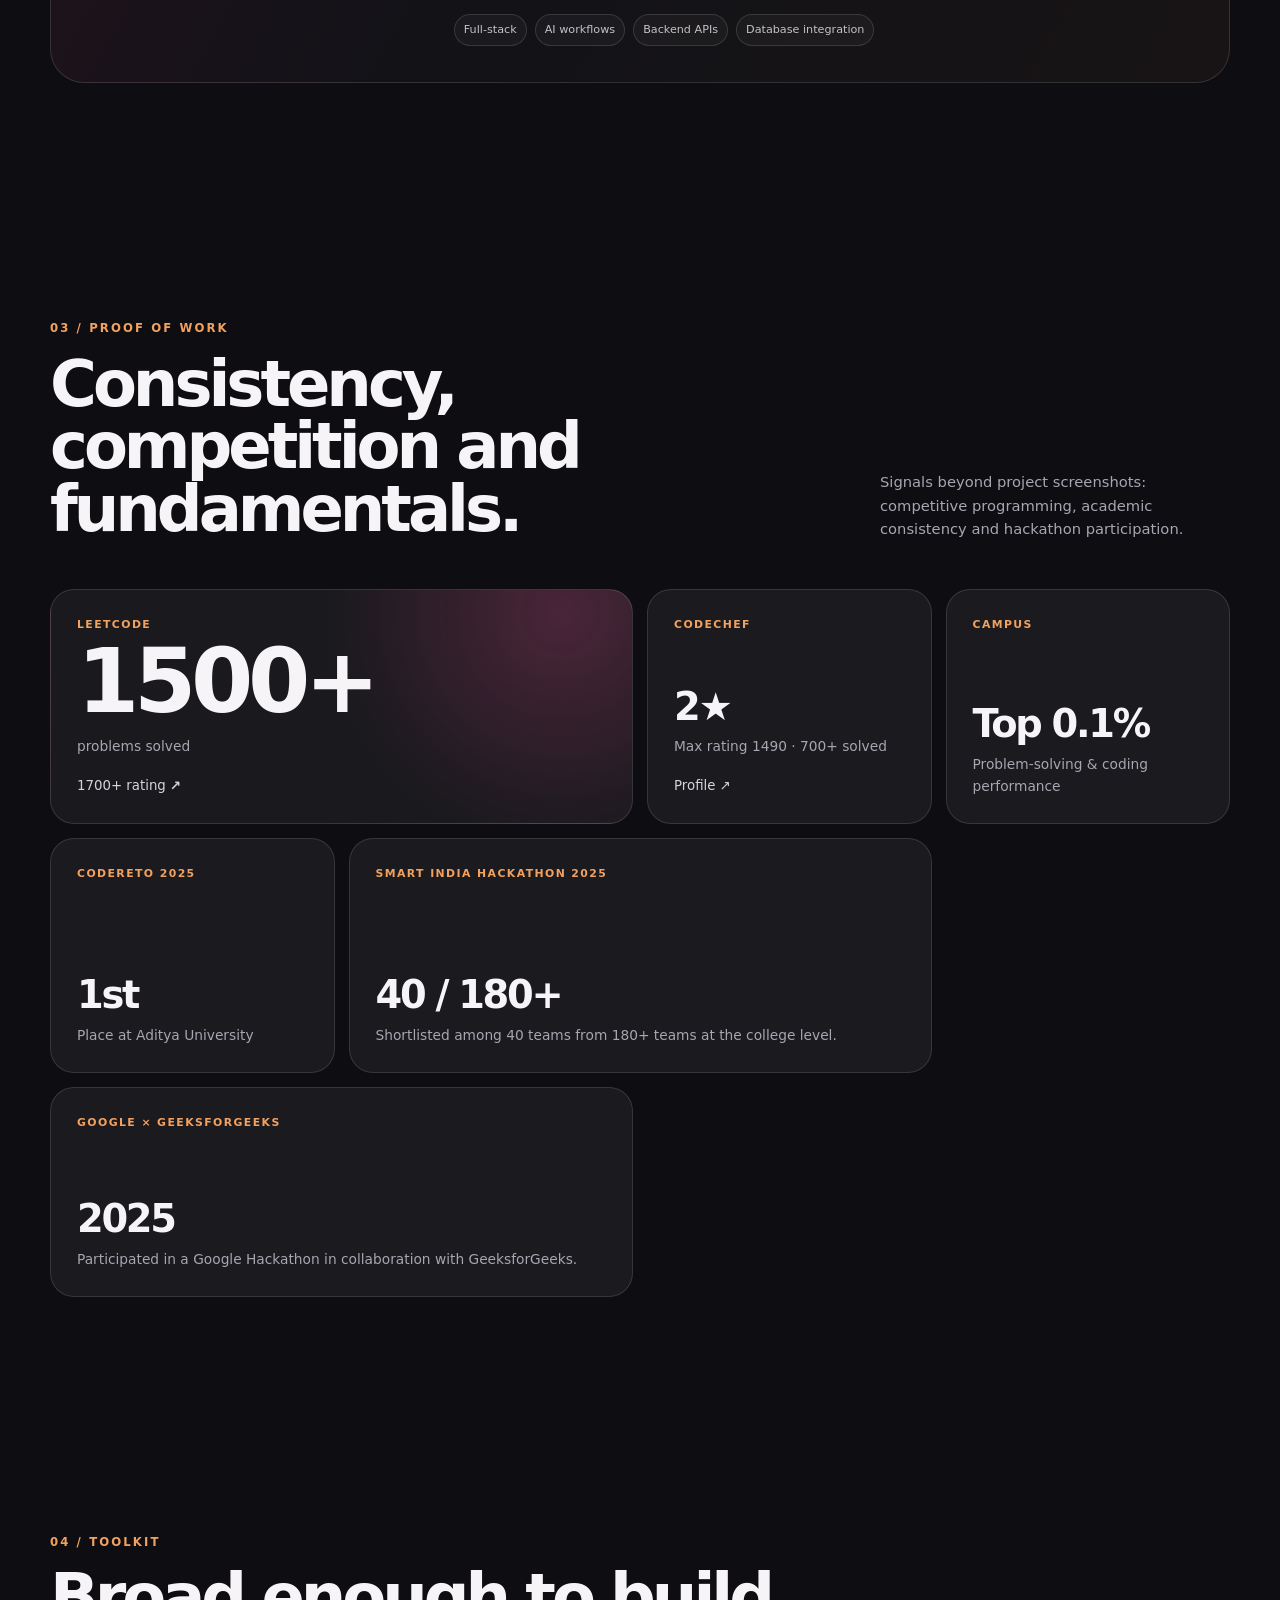
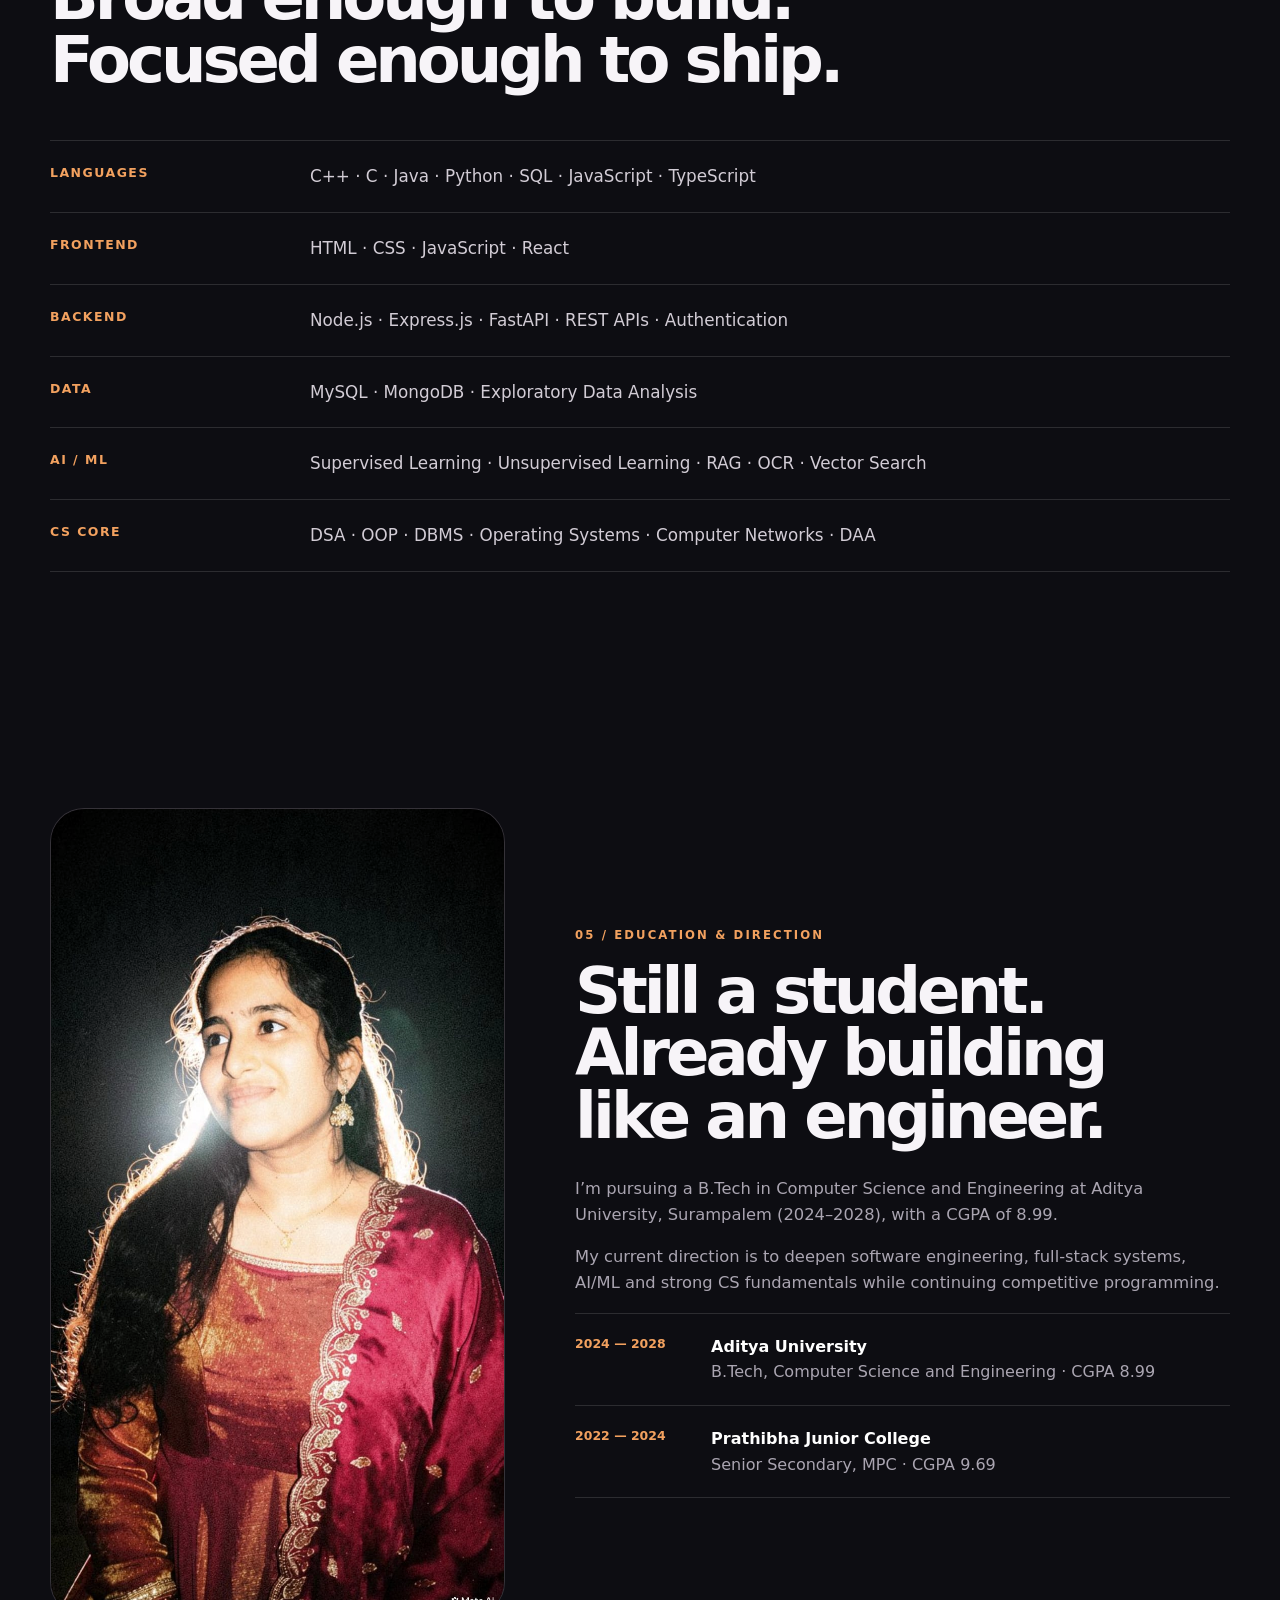
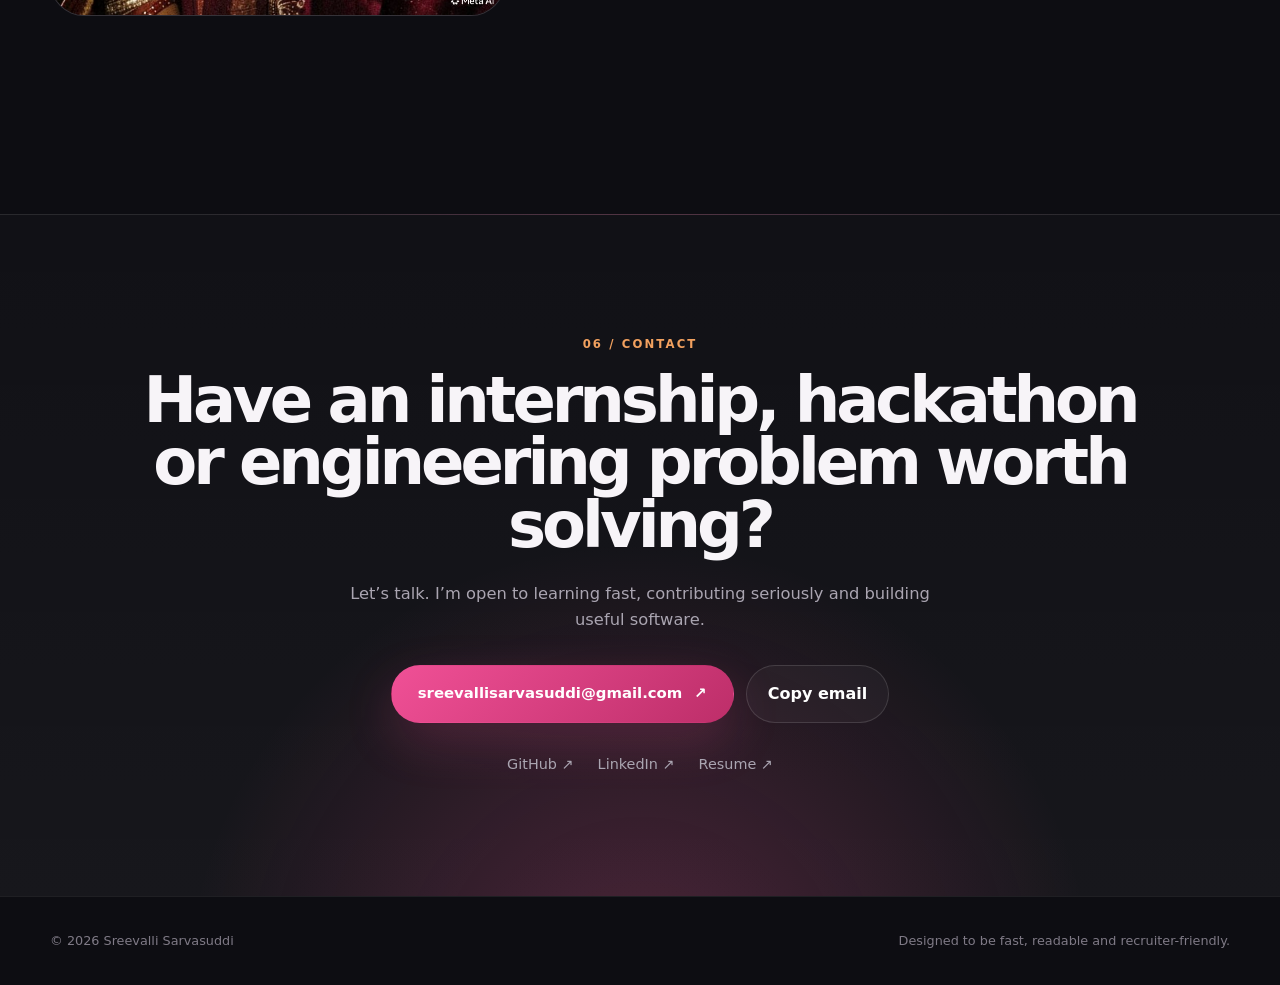
==== commit 98fc06ff: "Update profile-portrait extension from jpeg to png" ====
--- a/index.html
+++ b/index.html
@@ -9,7 +9,7 @@
   <meta property="og:title" content="Sreevalli Sarvasuddi | Software Engineering Portfolio" />
   <meta property="og:description" content="Selected full-stack and AI projects, experience, competitive programming achievements and skills." />
   <meta property="og:type" content="website" />
-  <meta property="og:image" content="assets/profile-portrait.jpeg" />
+  <meta property="og:image" content="assets/profile-portrait.png" />
   <title>Sreevalli Sarvasuddi | Software Engineering Portfolio</title>
   <link rel="icon" href="assets/favicon.svg" type="image/svg+xml" />
   <link rel="stylesheet" href="styles.css" />
@@ -55,7 +55,7 @@
 
       <div class="hero-stage reveal" aria-label="Profile overview">
         <div class="portrait-card">
-          <img src="assets/profile-portrait.jpeg" alt="Sreevalli Sarvasuddi" width="900" height="1600" fetchpriority="high" />
+          <img src="assets/profile-portrait.png" alt="Sreevalli Sarvasuddi" width="900" height="1600" fetchpriority="high" />
           <div class="portrait-gradient" aria-hidden="true"></div>
           <div class="portrait-caption">
             <span>Currently learning & building</span>
